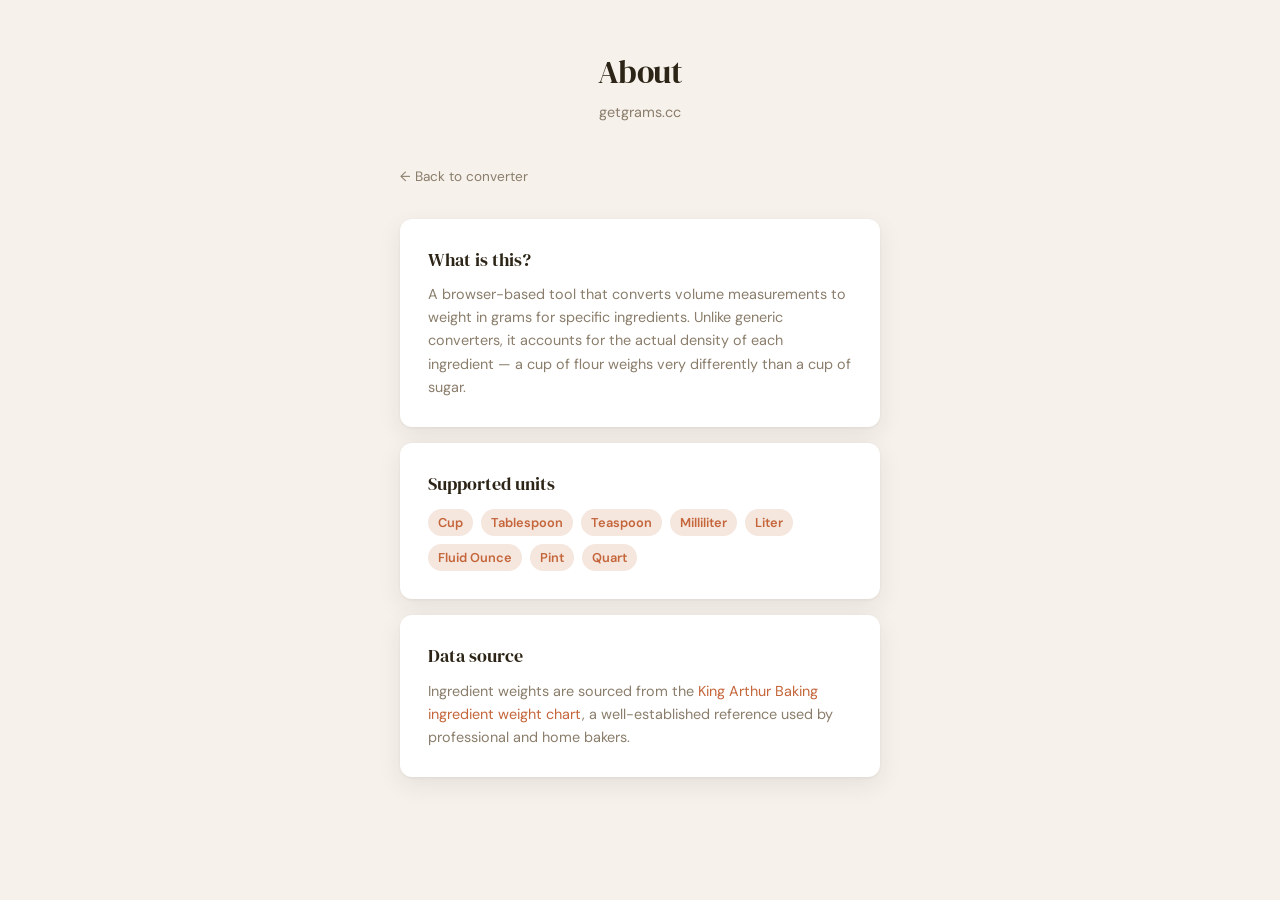
==== about.html @ d5f4070c "add about page" ====
<!DOCTYPE html>
<html lang="en">

<head>
    <meta charset="UTF-8">
    <meta name="viewport" content="width=device-width, initial-scale=1.0">
    <title>About | getgrams.cc</title>
    <link href="https://fonts.googleapis.com/css2?family=DM+Serif+Display&family=DM+Sans:wght@400;500;600&display=swap"
        rel="stylesheet">
    <link rel="icon"
        href="data:image/svg+xml,<svg xmlns='http://www.w3.org/2000/svg' viewBox='0 0 100 100'><text y='.9em' font-size='90'>⚖️</text></svg>">
    <link href="css/style.css" rel="stylesheet">
    <style>
        .about-card {
            background: var(--card);
            border-radius: var(--radius);
            box-shadow: var(--shadow);
            padding: 28px;
            margin-bottom: 16px;
        }

        .about-card h2 {
            font-family: 'DM Serif Display', serif;
            font-size: 1.1rem;
            font-weight: 400;
            margin-bottom: 10px;
        }

        .about-card p {
            font-size: 0.9rem;
            color: var(--text-muted);
            line-height: 1.6;
        }

        .about-card a {
            color: var(--accent);
            text-decoration: none;
        }

        .about-card a:hover {
            text-decoration: underline;
        }

        .unit-list {
            display: flex;
            flex-wrap: wrap;
            gap: 8px;
            margin-top: 12px;
        }

        .unit-tag {
            background: var(--accent-light);
            color: var(--accent);
            font-size: 0.8rem;
            font-weight: 600;
            padding: 4px 10px;
            border-radius: 20px;
        }

        .nav-link {
            display: inline-flex;
            align-items: center;
            gap: 6px;
            font-size: 0.85rem;
            color: var(--text-muted);
            text-decoration: none;
            margin-bottom: 32px;
        }

        .nav-link:hover {
            color: var(--text);
        }
    </style>
</head>

<body>
    <div class="container">
        <header>
            <h1>About</h1>
            <p><a href="index.html" style="color: var(--text-muted); text-decoration: none;">getgrams.cc</a></p>
        </header>

        <a href="index.html" class="nav-link">
            ← Back to converter
        </a>

        <div class="about-card">
            <h2>What is this?</h2>
            <p>A browser-based tool that converts volume measurements to weight in grams for specific ingredients.
                Unlike generic converters, it accounts for the actual density of each ingredient — a cup of flour
                weighs very differently than a cup of sugar.</p>
        </div>

        <div class="about-card">
            <h2>Supported units</h2>
            <div class="unit-list">
                <span class="unit-tag">Cup</span>
                <span class="unit-tag">Tablespoon</span>
                <span class="unit-tag">Teaspoon</span>
                <span class="unit-tag">Milliliter</span>
                <span class="unit-tag">Liter</span>
                <span class="unit-tag">Fluid Ounce</span>
                <span class="unit-tag">Pint</span>
                <span class="unit-tag">Quart</span>
            </div>
        </div>

        <div class="about-card">
            <h2>Data source</h2>
            <p>Ingredient weights are sourced from the
                <a href="https://www.kingarthurbaking.com/learn/ingredient-weight-chart" target="_blank"
                    rel="noopener">King Arthur Baking ingredient weight chart</a>,
                a well-established reference used by professional and home bakers.
            </p>
        </div>
    </div>
</body>

</html>
---- css/style.css ----
*,
*::before,
*::after {
    margin: 0;
    padding: 0;
    box-sizing: border-box;
}

:root {
    --bg: #F6F1EB;
    --card: #FFFFFF;
    --text: #2C2416;
    --text-muted: #8A7D6B;
    --accent: #C4653A;
    --accent-light: #F5E6DE;
    --border: #E4DDD4;
    --result-bg: #2C2416;
    --result-text: #F6F1EB;
    --shadow: 0 1px 3px rgba(44, 36, 22, 0.06), 0 8px 24px rgba(44, 36, 22, 0.08);
    --radius: 12px;
}

body {
    font-family: 'DM Sans', sans-serif;
    background: var(--bg);
    color: var(--text);
    min-height: 100vh;
    line-height: 1.5;
}

.container {
    max-width: 520px;
    margin: 0 auto;
    padding: 48px 20px 80px;
}

header {
    text-align: center;
    margin-bottom: 40px;
}

header h1 {
    font-family: 'DM Serif Display', serif;
    font-size: 2rem;
    font-weight: 400;
    letter-spacing: -0.02em;
    margin-bottom: 6px;
}

header p {
    color: var(--text-muted);
    font-size: 0.9rem;
}

.card {
    background: var(--card);
    border-radius: var(--radius);
    box-shadow: var(--shadow);
    padding: 28px;
    margin-bottom: 20px;
}

label {
    display: block;
    font-size: 0.75rem;
    font-weight: 600;
    text-transform: uppercase;
    letter-spacing: 0.06em;
    color: var(--text-muted);
    margin-bottom: 8px;
}

.search-wrap {
    position: relative;
    margin-bottom: 24px;
}

.search-wrap svg {
    position: absolute;
    left: 14px;
    top: 50%;
    transform: translateY(-50%);
    color: var(--text-muted);
    pointer-events: none;
}

#ingredientInput {
    width: 100%;
    padding: 12px 38px 12px 42px;
    border: 1.5px solid var(--border);
    border-radius: 10px;
    font-family: inherit;
    font-size: 1rem;
    color: var(--text);
    background: var(--bg);
    outline: none;
    transition: border-color 0.2s;
}

#ingredientInput:focus {
    border-color: var(--accent);
}

.clear-btn {
    display: none;
    position: absolute;
    right: 10px;
    top: 50%;
    transform: translateY(-50%);
    background: none;
    border: none;
    font-size: 1.2rem;
    line-height: 1;
    color: var(--text-muted);
    cursor: pointer;
    padding: 4px 6px;
}

.clear-btn:hover {
    color: var(--text);
}

.clear-btn.visible {
    display: block;
}

.dropdown {
    position: absolute;
    top: calc(100% + 4px);
    left: 0;
    right: 0;
    background: var(--card);
    border: 1.5px solid var(--border);
    border-radius: 10px;
    box-shadow: 0 12px 32px rgba(44, 36, 22, 0.12);
    max-height: 240px;
    overflow-y: auto;
    z-index: 10;
    display: none;
}

.dropdown.open {
    display: block;
}

.dropdown-item {
    padding: 10px 14px;
    cursor: pointer;
    font-size: 0.95rem;
    transition: background 0.12s;
    border-bottom: 1px solid var(--border);
}

.dropdown-item:last-child {
    border-bottom: none;
}

.dropdown-item:hover,
.dropdown-item.active {
    background: var(--accent-light);
}

.dropdown-item mark {
    background: none;
    color: var(--accent);
    font-weight: 600;
}

.amount-row {
    display: flex;
    gap: 12px;
    margin-bottom: 0;
}

.amount-row>div {
    flex: 1;
}

#amountInput {
    width: 100%;
    padding: 12px 14px;
    border: 1.5px solid var(--border);
    border-radius: 10px;
    font-family: inherit;
    font-size: 1rem;
    color: var(--text);
    background: var(--bg);
    outline: none;
    transition: border-color 0.2s;
    -moz-appearance: textfield;
}

#amountInput::-webkit-inner-spin-button,
#amountInput::-webkit-outer-spin-button {
    -webkit-appearance: none;
}

#amountInput:focus {
    border-color: var(--accent);
}

#unitSelect {
    width: 100%;
    padding: 12px 14px;
    border: 1.5px solid var(--border);
    border-radius: 10px;
    font-family: inherit;
    font-size: 1rem;
    color: var(--text);
    background: var(--bg);
    outline: none;
    cursor: pointer;
    -webkit-appearance: none;
    appearance: none;
    background-image: url("data:image/svg+xml,%3Csvg width='12' height='8' viewBox='0 0 12 8' fill='none' xmlns='http://www.w3.org/2000/svg'%3E%3Cpath d='M1 1.5L6 6.5L11 1.5' stroke='%238A7D6B' stroke-width='1.5' stroke-linecap='round' stroke-linejoin='round'/%3E%3C/svg%3E");
    background-repeat: no-repeat;
    background-position: right 14px center;
    padding-right: 36px;
    transition: border-color 0.2s;
}

#unitSelect:focus {
    border-color: var(--accent);
}

/* Result */
.result {
    background: var(--result-bg);
    border-radius: var(--radius);
    padding: 28px;
    text-align: center;
    color: var(--result-text);
    opacity: 0;
    transform: translateY(8px);
    transition: opacity 0.35s ease, transform 0.35s ease;
}

.result.visible {
    opacity: 1;
    transform: translateY(0);
}

.result-label {
    font-size: 0.75rem;
    font-weight: 600;
    text-transform: uppercase;
    letter-spacing: 0.08em;
    opacity: 0.5;
    margin-bottom: 8px;
}

.result-value {
    font-family: 'DM Serif Display', serif;
    font-size: 2.8rem;
    font-weight: 400;
    line-height: 1.1;
}

.result-value .unit {
    font-size: 1.4rem;
    opacity: 0.6;
    margin-left: 4px;
}

.result-range {
    font-size: 0.85rem;
    opacity: 0.5;
    margin-top: 4px;
}

.result-ingredient {
    margin-top: 16px;
    padding-top: 16px;
    border-top: 1px solid rgba(246, 241, 235, 0.1);
    font-size: 0.85rem;
    opacity: 0.6;
}

.no-result {
    color: var(--text-muted);
    text-align: center;
    padding: 20px;
    font-size: 0.9rem;
}

.source-link {
    text-align: center;
    margin-top: 32px;
    font-size: 0.85rem;
    color: var(--text-muted);
}

.source-link a {
    color: var(--accent);
    text-decoration: none;
}

.source-link a:hover {
    text-decoration: underline;
}

.footer-sep {
    margin: 0 8px;
}

@media (max-width: 480px) {
    .container {
        padding: 32px 16px 60px;
    }

    .card {
        padding: 20px;
    }

    .result {
        padding: 24px;
    }

    .result-value {
        font-size: 2.2rem;
    }

    header h1 {
        font-size: 1.6rem;
    }
}
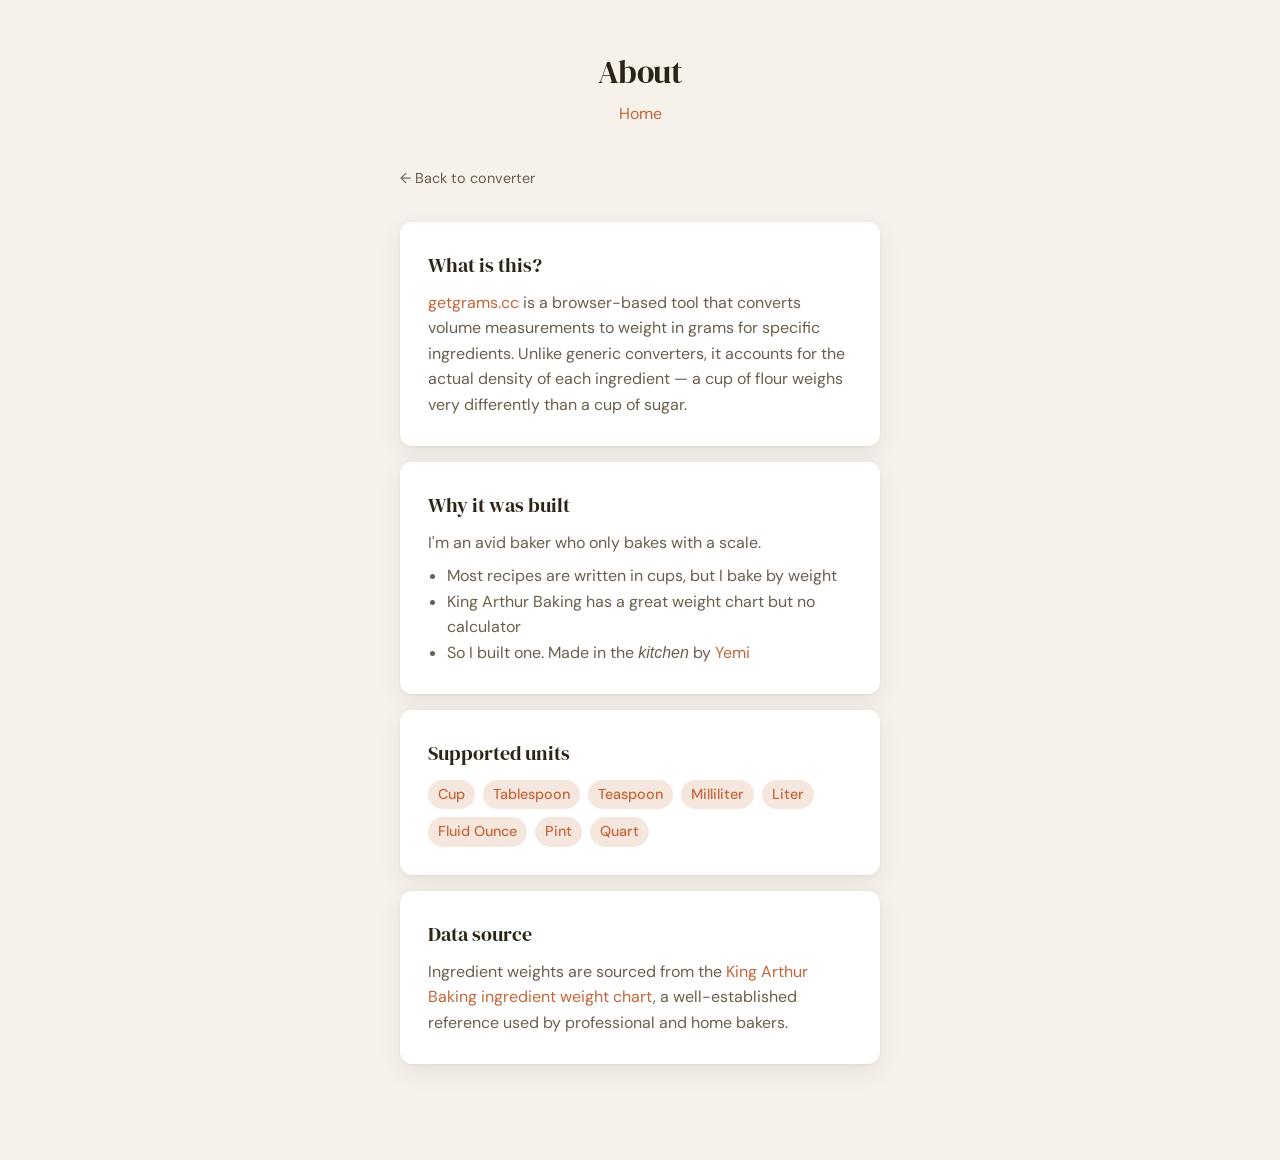
==== commit 479f38e8: "update about page" ====
--- a/about.html
+++ b/about.html
@@ -4,80 +4,20 @@
 <head>
     <meta charset="UTF-8">
     <meta name="viewport" content="width=device-width, initial-scale=1.0">
-    <title>About | getgrams.cc</title>
+    <title>About - getgrams.cc</title>
     <link href="https://fonts.googleapis.com/css2?family=DM+Serif+Display&family=DM+Sans:wght@400;500;600&display=swap"
         rel="stylesheet">
     <link rel="icon"
         href="data:image/svg+xml,<svg xmlns='http://www.w3.org/2000/svg' viewBox='0 0 100 100'><text y='.9em' font-size='90'>⚖️</text></svg>">
     <link href="css/style.css" rel="stylesheet">
-    <style>
-        .about-card {
-            background: var(--card);
-            border-radius: var(--radius);
-            box-shadow: var(--shadow);
-            padding: 28px;
-            margin-bottom: 16px;
-        }
-
-        .about-card h2 {
-            font-family: 'DM Serif Display', serif;
-            font-size: 1.1rem;
-            font-weight: 400;
-            margin-bottom: 10px;
-        }
-
-        .about-card p {
-            font-size: 0.9rem;
-            color: var(--text-muted);
-            line-height: 1.6;
-        }
-
-        .about-card a {
-            color: var(--accent);
-            text-decoration: none;
-        }
-
-        .about-card a:hover {
-            text-decoration: underline;
-        }
-
-        .unit-list {
-            display: flex;
-            flex-wrap: wrap;
-            gap: 8px;
-            margin-top: 12px;
-        }
-
-        .unit-tag {
-            background: var(--accent-light);
-            color: var(--accent);
-            font-size: 0.8rem;
-            font-weight: 600;
-            padding: 4px 10px;
-            border-radius: 20px;
-        }
-
-        .nav-link {
-            display: inline-flex;
-            align-items: center;
-            gap: 6px;
-            font-size: 0.85rem;
-            color: var(--text-muted);
-            text-decoration: none;
-            margin-bottom: 32px;
-        }
-
-        .nav-link:hover {
-            color: var(--text);
-        }
-    </style>
+    <link href="css/about.css" rel="stylesheet">
 </head>
 
 <body>
     <div class="container">
         <header>
             <h1>About</h1>
-            <p><a href="index.html" style="color: var(--text-muted); text-decoration: none;">getgrams.cc</a></p>
+            <p><a href="index.html" class="about-link">Home</a></p>
         </header>
 
         <a href="index.html" class="nav-link">
@@ -86,9 +26,21 @@
 
         <div class="about-card">
             <h2>What is this?</h2>
-            <p>A browser-based tool that converts volume measurements to weight in grams for specific ingredients.
+            <p><a href="index.html" class="about-link">getgrams.cc</a> is a browser-based tool that converts volume
+                measurements to weight in grams for specific ingredients.
                 Unlike generic converters, it accounts for the actual density of each ingredient — a cup of flour
                 weighs very differently than a cup of sugar.</p>
+        </div>
+
+        <div class="about-card">
+            <h2>Why it was built</h2>
+            <p>I'm an avid baker who only bakes with a scale.</p>
+            <ul>
+                <li>Most recipes are written in cups, but I bake by weight</li>
+                <li>King Arthur Baking has a great weight chart but no calculator</li>
+                <li>So I built one. Made in the <i>kitchen</i> by <a href="https://github.com/yemi-f" class="about-link"
+                        target="_blank">Yemi</a></li>
+            </ul>
         </div>
 
         <div class="about-card">
@@ -108,12 +60,13 @@
         <div class="about-card">
             <h2>Data source</h2>
             <p>Ingredient weights are sourced from the
-                <a href="https://www.kingarthurbaking.com/learn/ingredient-weight-chart" target="_blank"
-                    rel="noopener">King Arthur Baking ingredient weight chart</a>,
+                <a href="https://www.kingarthurbaking.com/learn/ingredient-weight-chart" target="_blank" rel="noopener"
+                    class="about-link">King Arthur Baking ingredient weight chart</a>,
                 a well-established reference used by professional and home bakers.
             </p>
         </div>
+
     </div>
 </body>
 
-</html>
+</html>
--- a/css/style.css
+++ b/css/style.css
@@ -10,7 +10,7 @@
     --bg: #F6F1EB;
     --card: #FFFFFF;
     --text: #2C2416;
-    --text-muted: #8A7D6B;
+    --text-muted: #6B5E4F;
     --accent: #C4653A;
     --accent-light: #F5E6DE;
     --border: #E4DDD4;
@@ -49,7 +49,7 @@
 
 header p {
     color: var(--text-muted);
-    font-size: 0.9rem;
+    font-size: 1rem;
 }
 
 .card {
@@ -146,7 +146,7 @@
 .dropdown-item {
     padding: 10px 14px;
     cursor: pointer;
-    font-size: 0.95rem;
+    font-size: 1.1rem;
     transition: background 0.12s;
     border-bottom: 1px solid var(--border);
 }
@@ -241,7 +241,7 @@
 }
 
 .result-label {
-    font-size: 0.75rem;
+    font-size: 0.8rem;
     font-weight: 600;
     text-transform: uppercase;
     letter-spacing: 0.08em;
@@ -272,7 +272,7 @@
     margin-top: 16px;
     padding-top: 16px;
     border-top: 1px solid rgba(246, 241, 235, 0.1);
-    font-size: 0.85rem;
+    font-size: 0.9rem;
     opacity: 0.6;
 }
 
@@ -280,13 +280,13 @@
     color: var(--text-muted);
     text-align: center;
     padding: 20px;
-    font-size: 0.9rem;
+    font-size: 1rem;
 }
 
 .source-link {
     text-align: center;
     margin-top: 32px;
-    font-size: 0.85rem;
+    font-size: 0.9rem;
     color: var(--text-muted);
 }
 
--- a/css/about.css
+++ b/css/about.css
@@ -0,0 +1,65 @@
+.about-card {
+    background: var(--card);
+    border-radius: var(--radius);
+    box-shadow: var(--shadow);
+    padding: 28px;
+    margin-bottom: 16px;
+}
+
+.about-card h2 {
+    font-family: 'DM Serif Display', serif;
+    font-size: 1.25rem;
+    font-weight: 400;
+    margin-bottom: 10px;
+}
+
+.about-card p,
+.about-card ul {
+    font-size: 1rem;
+    color: var(--text-muted);
+    line-height: 1.6;
+}
+
+.about-card ul {
+    padding-left: 1.2rem;
+    margin-top: 8px;
+}
+
+.about-link {
+    color: var(--accent);
+    text-decoration: none;
+}
+
+.about-link:hover {
+    text-decoration: underline;
+}
+
+.unit-list {
+    display: flex;
+    flex-wrap: wrap;
+    gap: 8px;
+    margin-top: 12px;
+}
+
+.unit-tag {
+    background: var(--accent-light);
+    color: var(--accent);
+    font-size: 0.9rem;
+    font-weight: 500;
+    padding: 4px 10px;
+    border-radius: 20px;
+}
+
+.nav-link {
+    display: inline-flex;
+    align-items: center;
+    gap: 6px;
+    font-size: 0.9rem;
+    color: var(--text-muted);
+    text-decoration: none;
+    margin-bottom: 32px;
+}
+
+.nav-link:hover {
+    color: var(--text);
+}
